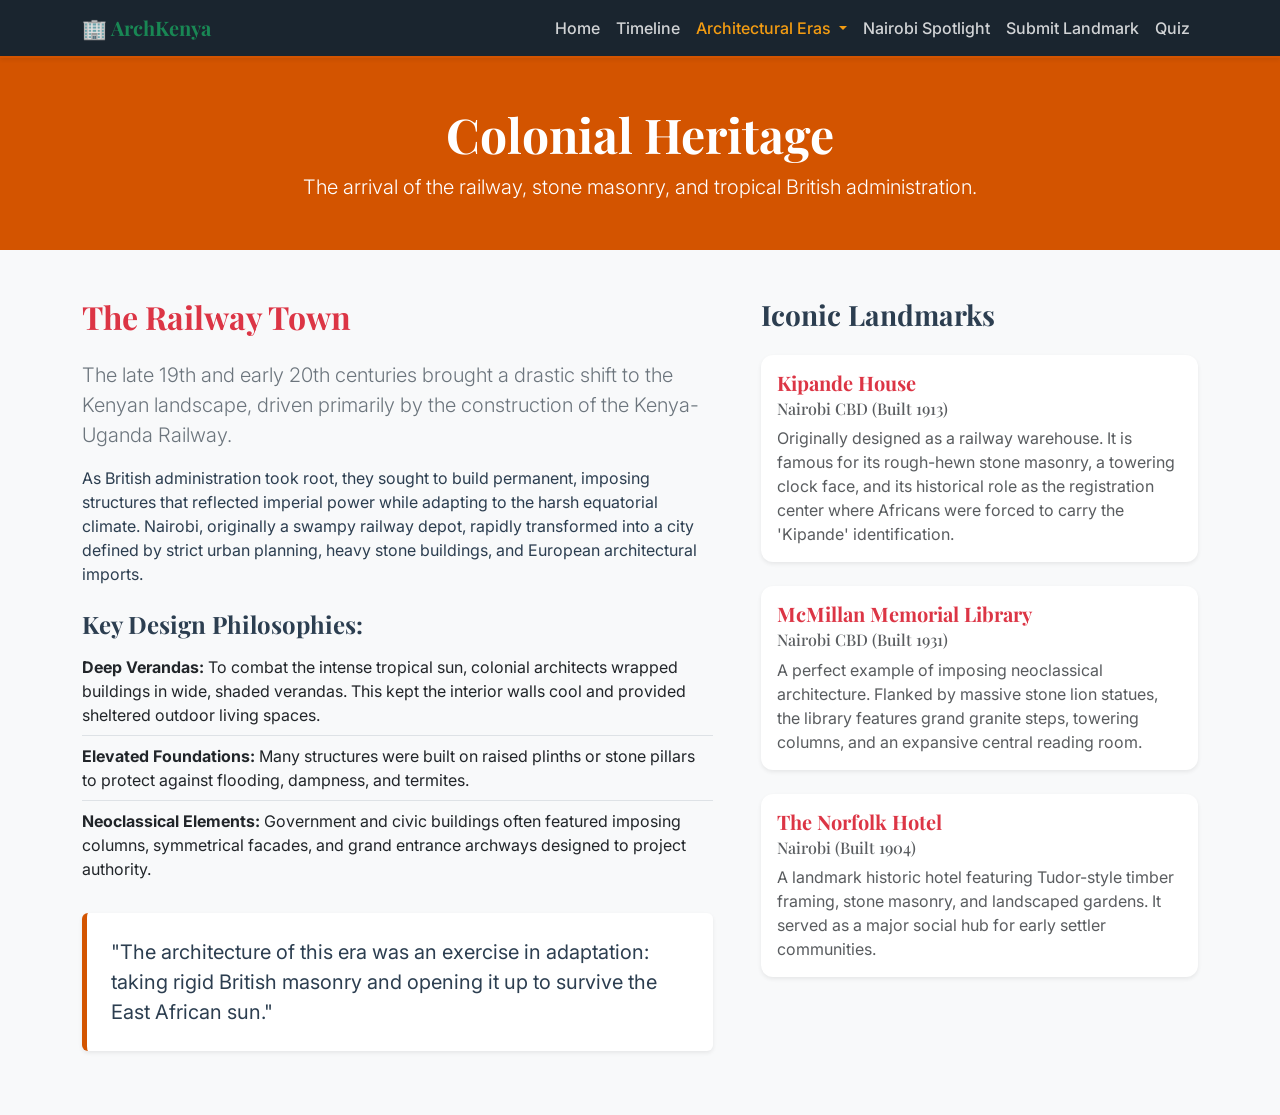
==== colonial.html @ 7f012ad1 "Repair html syntax errors in colonial and swahili pages and remove test file" ====
<!DOCTYPE html>
<html lang="en">
<head>
    <meta charset="UTF-8">
    <meta name="viewport" content="width=device-width, initial-scale=1.0">
    <title>ArchKenya | Colonial Heritage</title>
    <link href="https://cdn.jsdelivr.net/npm/bootstrap@5.3.3/dist/css/bootstrap.min.css" rel="stylesheet">
    <link rel="stylesheet" href="style.css">
</head>
<body class="bg-light">

    <nav class="navbar navbar-expand-lg navbar-dark bg-dark sticky-top shadow-sm">
        <div class="container">
            <a class="navbar-brand fw-bold text-success" href="index.html">🏢 ArchKenya</a>
            <button class="navbar-toggler" type="button" data-bs-toggle="collapse" data-bs-target="#navbarNav" aria-controls="navbarNav" aria-expanded="false" aria-label="Toggle navigation">
                <span class="navbar-toggler-icon"></span>
            </button>
            <div class="collapse navbar-collapse" id="navbarNav">
                <ul class="navbar-nav ms-auto">
                    <li class="nav-item">
                        <a class="nav-link" href="index.html">Home</a>
                    </li>
                    <li class="nav-item">
                        <a class="nav-link" href="timeline.html">Timeline</a>
                    </li>
                    <li class="nav-item dropdown">
                        <a class="nav-link dropdown-toggle active" href="#" id="navbarDropdown" role="button" data-bs-toggle="dropdown" aria-expanded="false">
                            Architectural Eras
                        </a>
                        <ul class="dropdown-menu dropdown-menu-dark" aria-labelledby="navbarDropdown">
                            <li><a class="dropdown-item" href="indigenous.html">Indigenous Spaces</a></li>
                            <li><a class="dropdown-item" href="swahili.html">Swahili Coastal</a></li>
                            <li><a class="dropdown-item active" href="colonial.html">Colonial Heritage</a></li>
                            <li><a class="dropdown-item" href="modernism.html">Modernism & Beyond</a></li>
                        </ul>
                    </li>
                    <li class="nav-item">
                        <a class="nav-link" href="nairobi.html">Nairobi Spotlight</a>
                    </li>
                    <li class="nav-item">
                        <a class="nav-link" href="document-landmark.html">Submit Landmark</a>
                    </li>
                    <li class="nav-item">
                        <a class="nav-link" href="quiz.html">Quiz</a>
                    </li>
                </ul>
            </div>
        </div>
    </nav>

    <header class="bg-danger text-white text-center py-5">
        <div class="container">
            <h1 class="display-5 fw-bold">Colonial Heritage</h1>
            <p class="lead mb-0">The arrival of the railway, stone masonry, and tropical British administration.</p>
        </div>
    </header>

    <main class="container my-5">
        <div class="row g-5">
            
            <div class="col-lg-7">
                <h2 class="fw-bold text-danger mb-4">The Railway Town</h2>
                <p class="lead text-secondary">The late 19th and early 20th centuries brought a drastic shift to the Kenyan landscape, driven primarily by the construction of the Kenya-Uganda Railway.</p>
                
                <p>As British administration took root, they sought to build permanent, imposing structures that reflected imperial power while adapting to the harsh equatorial climate. Nairobi, originally a swampy railway depot, rapidly transformed into a city defined by strict urban planning, heavy stone buildings, and European architectural imports.</p>
                
                <h4 class="fw-bold mt-4">Key Design Philosophies:</h4>
                <ul class="list-group list-group-flush mb-4">
                    <li class="list-group-item bg-transparent ps-0"><strong>Deep Verandas:</strong> To combat the intense tropical sun, colonial architects wrapped buildings in wide, shaded verandas. This kept the interior walls cool and provided sheltered outdoor living spaces.</li>
                    <li class="list-group-item bg-transparent ps-0"><strong>Elevated Foundations:</strong> Many structures were built on raised plinths or stone pillars to protect against flooding, dampness, and termites.</li>
                    <li class="list-group-item bg-transparent ps-0"><strong>Neoclassical Elements:</strong> Government and civic buildings often featured imposing columns, symmetrical facades, and grand entrance archways designed to project authority.</li>
                </ul>

                <blockquote class="blockquote bg-white p-4 rounded border-start border-danger border-4 shadow-sm">
                    <p class="mb-0 italic">"The architecture of this era was an exercise in adaptation: taking rigid British masonry and opening it up to survive the East African sun."</p>
                </blockquote>
            </div>

            <div class="col-lg-5">
                <h3 class="fw-bold mb-4">Iconic Landmarks</h3>
                
                <div class="card mb-4 border-0 shadow-sm">
                    <div class="card-body">
                        <h5 class="card-title fw-bold text-danger">Kipande House</h5>
                        <h6 class="card-subtitle mb-2 text-muted">Nairobi CBD (Built 1913)</h6>
                        <p class="card-text text-muted">Originally designed as a railway warehouse. It is famous for its rough-hewn stone masonry, a towering clock face, and its historical role as the registration center where Africans were forced to carry the 'Kipande' identification.</p>
                    </div>
                </div>

                <div class="card mb-4 border-0 shadow-sm">
                    <div class="card-body">
                        <h5 class="card-title fw-bold text-danger">McMillan Memorial Library</h5>
                        <h6 class="card-subtitle mb-2 text-muted">Nairobi CBD (Built 1931)</h6>
                        <p class="card-text text-muted">A perfect example of imposing neoclassical architecture. Flanked by massive stone lion statues, the library features grand granite steps, towering columns, and an expansive central reading room.</p>
                    </div>
                </div>                <div class="card mb-4 border-0 shadow-sm">
                    <div class="card-body">
                        <h5 class="card-title fw-bold text-danger">The Norfolk Hotel</h5>
                        <h6 class="card-subtitle mb-2 text-muted">Nairobi (Built 1904)</h6>
                        <p class="card-text text-muted">A landmark historic hotel featuring Tudor-style timber framing, stone masonry, and landscaped gardens. It served as a major social hub for early settler communities.</p>
                    </div>
                </div>

            </div>
        </div>
    </main>

    

    <script src="https://cdn.jsdelivr.net/npm/bootstrap@5.3.3/dist/js/bootstrap.bundle.min.js"></script>
</body>
</html>
---- style.css ----
@import url('https://fonts.googleapis.com/css2?family=Inter:wght@300;400;500;600;700&family=Playfair+Display:ital,wght=0,500;0,700;1,400&display=swap');

:root {
    /* Color Palette */
    --primary: #d35400;      /* Terracotta */
    --primary-hover: #a04000;
    --secondary: #1e4620;    /* Forest Green */
    --accent: #f39c12;       /* Warm Gold */
    
    /* Light Mode Variables */
    --bg-color: #f9f6f0;     /* Soft warm cream */
    --text-color: #2c3e50;
    --card-bg: #ffffff;
    --card-shadow: 0 10px 30px rgba(44, 62, 80, 0.06);
    --nav-bg: #1a252f;
    --border-color: #e5dec9;
    --transition: all 0.3s cubic-bezier(0.25, 0.8, 0.25, 1);
}

[data-theme="dark"] {
    /* Dark Mode Variables */
    --bg-color: #121212;
    --text-color: #e0e0e0;
    --card-bg: #1e1e1e;
    --card-shadow: 0 10px 30px rgba(0, 0, 0, 0.3);
    --nav-bg: #0d0d0d;
    --border-color: #2d2d2d;
}

body {
    background-color: var(--bg-color);
    color: var(--text-color);
    font-family: 'Inter', sans-serif;
    transition: var(--transition);
    overflow-x: hidden;
}

h1, h2, h3, h4, h5, h6, .navbar-brand, .font-serif {
    font-family: 'Playfair Display', serif;
}

/* Custom Navigation Bar styling */
.navbar {
    background-color: var(--nav-bg) !important;
    border-bottom: 2px solid var(--primary);
    transition: var(--transition);
}

.nav-link {
    color: rgba(255, 255, 255, 0.8) !important;
    font-weight: 500;
    transition: var(--transition);
}

.nav-link:hover, .nav-link.active {
    color: var(--accent) !important;
}

.dropdown-menu {
    border: none;
    box-shadow: var(--card-shadow);
}

/* Premium Card Designs */
.card {
    background-color: var(--card-bg);
    border: 1px solid var(--border-color);
    border-radius: 12px;
    box-shadow: var(--card-shadow);
    transition: var(--transition);
}

.card:hover {
    transform: translateY(-8px);
    box-shadow: 0 15px 35px rgba(0, 0, 0, 0.12);
    border-color: var(--primary);
}

/* Custom Badges */
.badge {
    padding: 0.5em 1em;
    font-weight: 600;
    border-radius: 6px;
}

.bg-warning {
    background-color: var(--accent) !important;
    color: #fff !important;
}

.bg-danger {
    background-color: var(--primary) !important;
    color: #fff !important;
}

.bg-success {
    background-color: var(--secondary) !important;
    color: #fff !important;
}

/* Smooth Blockquotes */
.blockquote {
    background-color: var(--card-bg);
    border-left: 5px solid var(--primary) !important;
    color: var(--text-color);
    transition: var(--transition);
}

/* Theme Toggle Button Styles */
.theme-toggle-btn {
    background: transparent;
    border: 1px solid rgba(255, 255, 255, 0.3);
    color: rgba(255, 255, 255, 0.8);
    border-radius: 50%;
    width: 40px;
    height: 40px;
    display: flex;
    align-items: center;
    justify-content: center;
    cursor: pointer;
    transition: var(--transition);
}

.theme-toggle-btn:hover {
    border-color: var(--accent);
    color: var(--accent);
    background-color: rgba(255, 255, 255, 0.05);
}

/* Utility Animations */
.fade-in-up {
    animation: fadeInUp 0.8s ease-out forwards;
}

@keyframes fadeInUp {
    from {
        opacity: 0;
        transform: translateY(20px);
    }
    to {
        opacity: 1;
        transform: translateY(0);
    }
}
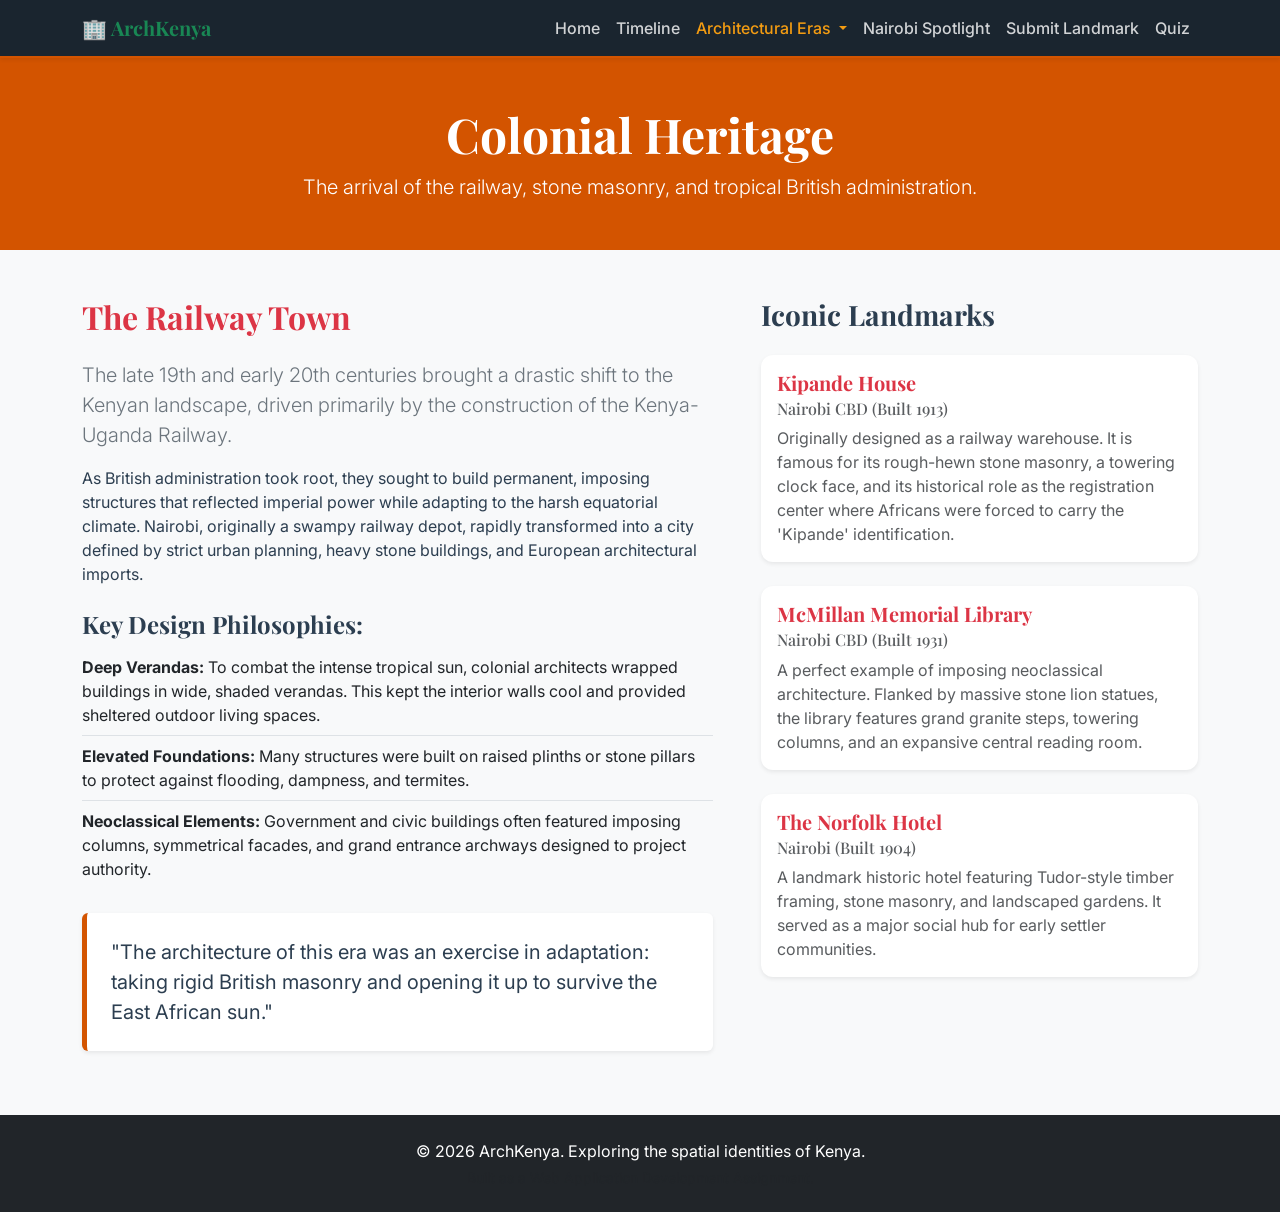
==== commit cb97b547: "Add unified footer and script linking across all pages" ====
--- a/colonial.html
+++ b/colonial.html
@@ -105,8 +105,15 @@
         </div>
     </main>
 
-    
+    <!-- Footer -->
+    <footer class="bg-dark text-white text-center py-4 mt-auto">
+        <div class="container">
+            <p class="mb-1">&copy; 2026 ArchKenya. Exploring the spatial identities of Kenya.</p>
+            <p class="small text-muted mb-0">Built as a Web Application Development Assignment.</p>
+        </div>
+    </footer>
 
     <script src="https://cdn.jsdelivr.net/npm/bootstrap@5.3.3/dist/js/bootstrap.bundle.min.js"></script>
+    <script src="script.js"></script>
 </body>
 </html>
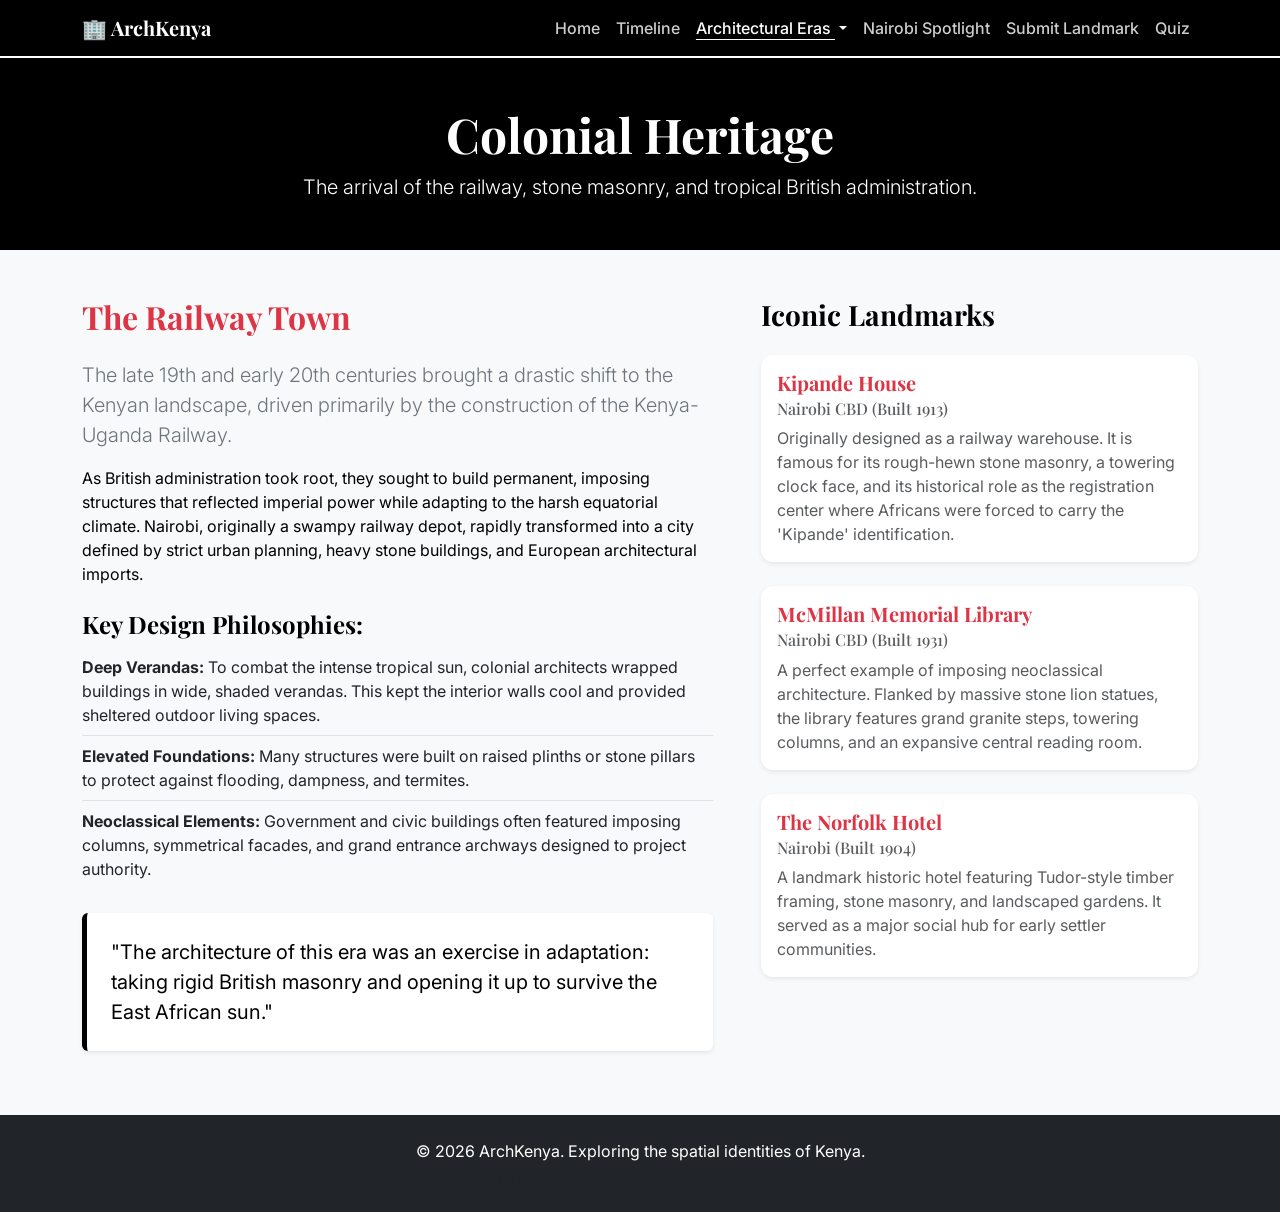
==== commit 9e5a63cf: "Add Back to Top button markup to all remaining pages" ====
--- a/colonial.html
+++ b/colonial.html
@@ -113,6 +113,8 @@
         </div>
     </footer>
 
+    <button id="back-to-top" title="Go to top">↑</button>
+
     <script src="https://cdn.jsdelivr.net/npm/bootstrap@5.3.3/dist/js/bootstrap.bundle.min.js"></script>
     <script src="script.js"></script>
 </body>
--- a/style.css
+++ b/style.css
@@ -2,18 +2,18 @@
 
 :root {
     /* Color Palette */
-    --primary: #d35400;      /* Terracotta */
-    --primary-hover: #a04000;
-    --secondary: #1e4620;    /* Forest Green */
-    --accent: #f39c12;       /* Warm Gold */
+    --primary: #000000;      /* Black */
+    --primary-hover: #333333;
+    --secondary: #555555;    /* Charcoal */
+    --accent: #222222;       /* Off-black */
     
     /* Light Mode Variables */
-    --bg-color: #f9f6f0;     /* Soft warm cream */
-    --text-color: #2c3e50;
+    --bg-color: #ffffff;     /* Pure White */
+    --text-color: #000000;   /* Pure Black */
     --card-bg: #ffffff;
-    --card-shadow: 0 10px 30px rgba(44, 62, 80, 0.06);
-    --nav-bg: #1a252f;
-    --border-color: #e5dec9;
+    --card-shadow: 0 10px 30px rgba(0, 0, 0, 0.05);
+    --nav-bg: #000000;
+    --border-color: #e0e0e0;
     --transition: all 0.3s cubic-bezier(0.25, 0.8, 0.25, 1);
 }
 
@@ -23,7 +23,7 @@
     --text-color: #e0e0e0;
     --card-bg: #1e1e1e;
     --card-shadow: 0 10px 30px rgba(0, 0, 0, 0.3);
-    --nav-bg: #0d0d0d;
+    --nav-bg: #000000;
     --border-color: #2d2d2d;
 }
 
@@ -41,24 +41,41 @@
 
 /* Custom Navigation Bar styling */
 .navbar {
-    background-color: var(--nav-bg) !important;
-    border-bottom: 2px solid var(--primary);
+    background-color: #000000 !important;
+    border-bottom: 2px solid #ffffff;
     transition: var(--transition);
 }
 
+.navbar-brand {
+    color: #ffffff !important;
+}
+
 .nav-link {
-    color: rgba(255, 255, 255, 0.8) !important;
+    color: #cccccc !important;
     font-weight: 500;
     transition: var(--transition);
 }
 
 .nav-link:hover, .nav-link.active {
-    color: var(--accent) !important;
+    color: #ffffff !important;
+    text-decoration: underline;
+    text-underline-offset: 5px;
 }
 
 .dropdown-menu {
-    border: none;
+    background-color: #000000 !important;
+    border: 1px solid #ffffff !important;
     box-shadow: var(--card-shadow);
+}
+
+.dropdown-item {
+    color: #cccccc !important;
+    transition: var(--transition);
+}
+
+.dropdown-item:hover, .dropdown-item.active {
+    background-color: #ffffff !important;
+    color: #000000 !important;
 }
 
 /* Premium Card Designs */
@@ -142,3 +159,37 @@
         transform: translateY(0);
     }
 }
+
+/* Back to Top Button */
+#back-to-top {
+    position: fixed;
+    bottom: 30px;
+    right: 30px;
+    width: 50px;
+    height: 50px;
+    border-radius: 50%;
+    background-color: #000000;
+    color: #ffffff;
+    border: 2px solid #ffffff;
+    font-size: 20px;
+    cursor: pointer;
+    display: flex;
+    align-items: center;
+    justify-content: center;
+    box-shadow: 0 4px 10px rgba(0,0,0,0.15);
+    opacity: 0;
+    visibility: hidden;
+    transform: translateY(20px);
+    transition: opacity 0.3s ease, visibility 0.3s ease, transform 0.3s ease, background-color 0.2s ease;
+    z-index: 1000;
+}
+
+#back-to-top:hover {
+    background-color: #333333;
+}
+
+#back-to-top.show {
+    opacity: 1;
+    visibility: visible;
+    transform: translateY(0);
+}
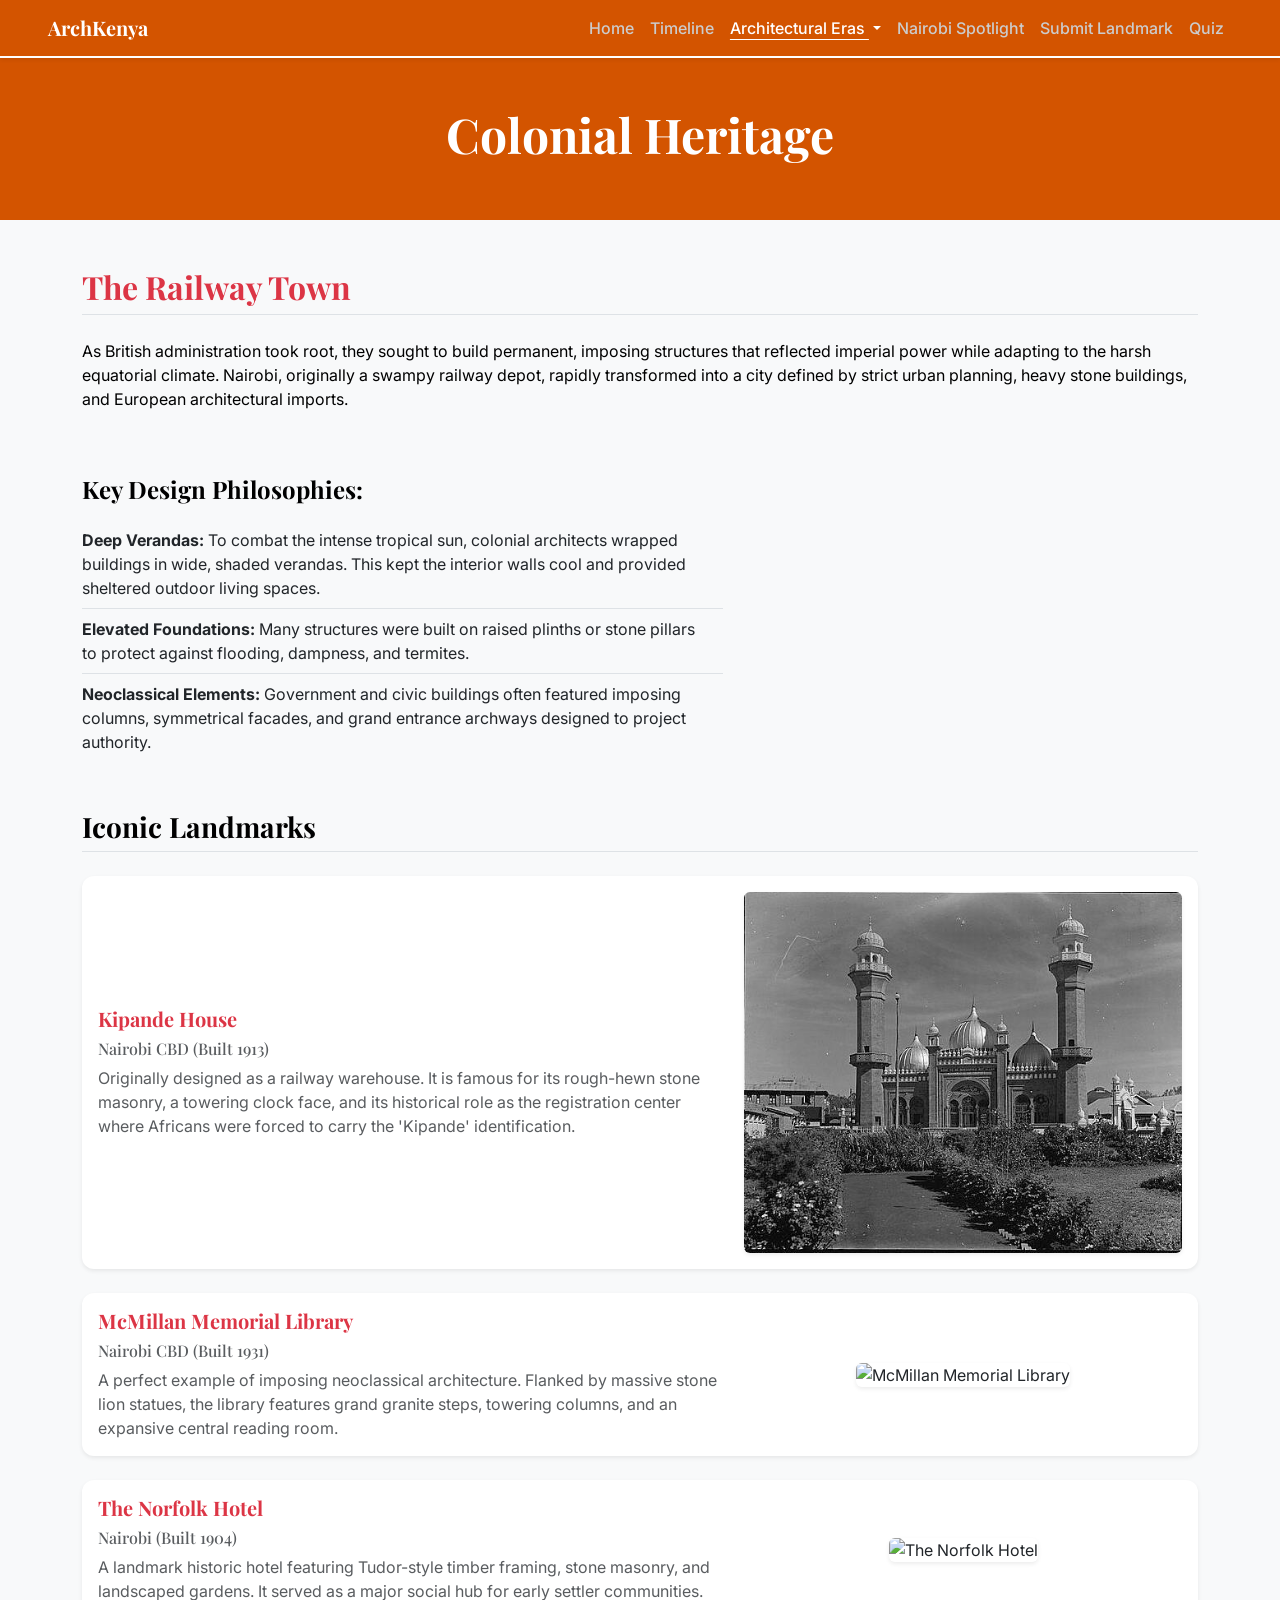
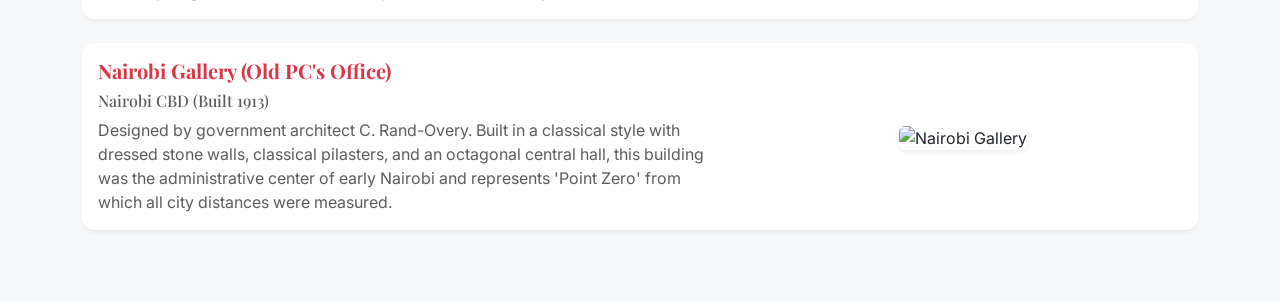
==== commit d4d686f4: "Match Colonial page header background color with navbar" ====
--- a/colonial.html
+++ b/colonial.html
@@ -9,9 +9,9 @@
 </head>
 <body class="bg-light">
 
-    <nav class="navbar navbar-expand-lg navbar-dark bg-dark sticky-top shadow-sm">
-        <div class="container">
-            <a class="navbar-brand fw-bold text-success" href="index.html">🏢 ArchKenya</a>
+    <nav class="navbar navbar-expand-lg navbar-dark sticky-top shadow-sm" style="background-color: #d35400 !important;">
+        <div class="container-fluid px-md-5">
+            <a class="navbar-brand fw-bold text-white" href="index.html">ArchKenya</a>
             <button class="navbar-toggler" type="button" data-bs-toggle="collapse" data-bs-target="#navbarNav" aria-controls="navbarNav" aria-expanded="false" aria-label="Toggle navigation">
                 <span class="navbar-toggler-icon"></span>
             </button>
@@ -48,70 +48,110 @@
         </div>
     </nav>
 
-    <header class="bg-danger text-white text-center py-5">
+    <header class="text-white text-center py-5" style="background-color: #d35400 !important;">
         <div class="container">
             <h1 class="display-5 fw-bold">Colonial Heritage</h1>
-            <p class="lead mb-0">The arrival of the railway, stone masonry, and tropical British administration.</p>
         </div>
     </header>
 
     <main class="container my-5">
-        <div class="row g-5">
-            
+        
+        <!-- Section 1: Introduction -->
+        <div class="row mb-5">
+            <div class="col-12">
+                <h2 class="fw-bold text-danger mb-4 border-bottom pb-2">The Railway Town</h2>
+                <p>As British administration took root, they sought to build permanent, imposing structures that reflected imperial power while adapting to the harsh equatorial climate. Nairobi, originally a swampy railway depot, rapidly transformed into a city defined by strict urban planning, heavy stone buildings, and European architectural imports.</p>
+            </div>
+        </div>
+
+        <!-- Section 2: Key Design Philosophies & Quote -->
+        <div class="row g-4 mb-5 align-items-center">
             <div class="col-lg-7">
-                <h2 class="fw-bold text-danger mb-4">The Railway Town</h2>
-                <p class="lead text-secondary">The late 19th and early 20th centuries brought a drastic shift to the Kenyan landscape, driven primarily by the construction of the Kenya-Uganda Railway.</p>
-                
-                <p>As British administration took root, they sought to build permanent, imposing structures that reflected imperial power while adapting to the harsh equatorial climate. Nairobi, originally a swampy railway depot, rapidly transformed into a city defined by strict urban planning, heavy stone buildings, and European architectural imports.</p>
-                
-                <h4 class="fw-bold mt-4">Key Design Philosophies:</h4>
-                <ul class="list-group list-group-flush mb-4">
+                <h4 class="fw-bold mb-3">Key Design Philosophies:</h4>
+                <ul class="list-group list-group-flush mb-0">
                     <li class="list-group-item bg-transparent ps-0"><strong>Deep Verandas:</strong> To combat the intense tropical sun, colonial architects wrapped buildings in wide, shaded verandas. This kept the interior walls cool and provided sheltered outdoor living spaces.</li>
                     <li class="list-group-item bg-transparent ps-0"><strong>Elevated Foundations:</strong> Many structures were built on raised plinths or stone pillars to protect against flooding, dampness, and termites.</li>
                     <li class="list-group-item bg-transparent ps-0"><strong>Neoclassical Elements:</strong> Government and civic buildings often featured imposing columns, symmetrical facades, and grand entrance archways designed to project authority.</li>
                 </ul>
+            </div>
+          
+        </div>
 
-                <blockquote class="blockquote bg-white p-4 rounded border-start border-danger border-4 shadow-sm">
-                    <p class="mb-0 italic">"The architecture of this era was an exercise in adaptation: taking rigid British masonry and opening it up to survive the East African sun."</p>
-                </blockquote>
+        <!-- Section 3: Iconic Landmarks -->
+        <div class="row mb-5">
+            <div class="col-12">
+                <h3 class="fw-bold mb-4 border-bottom pb-2">Iconic Landmarks</h3>
+            </div>
+            
+            <!-- Landmark 1: Kipande House -->
+            <div class="col-12 mb-4">
+                <div class="card border-0 shadow-sm p-3">
+                    <div class="row align-items-center">
+                        <div class="col-md-7">
+                            <h5 class="fw-bold text-danger">Kipande House</h5>
+                            <h6 class="text-muted mb-2">Nairobi CBD (Built 1913)</h6>
+                            <p class="text-muted mb-0">Originally designed as a railway warehouse. It is famous for its rough-hewn stone masonry, a towering clock face, and its historical role as the registration center where Africans were forced to carry the 'Kipande' identification.</p>
+                        </div>
+                        <div class="col-md-5 text-center mt-3 mt-md-0">
+                            <img src="assets/colonial.jpg" class="img-fluid rounded shadow-sm" alt="Kipande House">
+                        </div>
+                    </div>
+                </div>
             </div>
 
-            <div class="col-lg-5">
-                <h3 class="fw-bold mb-4">Iconic Landmarks</h3>
-                
-                <div class="card mb-4 border-0 shadow-sm">
-                    <div class="card-body">
-                        <h5 class="card-title fw-bold text-danger">Kipande House</h5>
-                        <h6 class="card-subtitle mb-2 text-muted">Nairobi CBD (Built 1913)</h6>
-                        <p class="card-text text-muted">Originally designed as a railway warehouse. It is famous for its rough-hewn stone masonry, a towering clock face, and its historical role as the registration center where Africans were forced to carry the 'Kipande' identification.</p>
+            <!-- Landmark 2: McMillan Memorial Library -->
+            <div class="col-12 mb-4">
+                <div class="card border-0 shadow-sm p-3">
+                    <div class="row align-items-center">
+                        <div class="col-md-7">
+                            <h5 class="fw-bold text-danger">McMillan Memorial Library</h5>
+                            <h6 class="text-muted mb-2">Nairobi CBD (Built 1931)</h6>
+                            <p class="text-muted mb-0">A perfect example of imposing neoclassical architecture. Flanked by massive stone lion statues, the library features grand granite steps, towering columns, and an expansive central reading room.</p>
+                        </div>
+                        <div class="col-md-5 text-center mt-3 mt-md-0">
+                            <img src="assets/McMillan_Memorial_Library,_Nairobi,_2025_(01).jpg" class="img-fluid rounded shadow-sm" alt="McMillan Memorial Library">
+                        </div>
                     </div>
                 </div>
+            </div>
 
-                <div class="card mb-4 border-0 shadow-sm">
-                    <div class="card-body">
-                        <h5 class="card-title fw-bold text-danger">McMillan Memorial Library</h5>
-                        <h6 class="card-subtitle mb-2 text-muted">Nairobi CBD (Built 1931)</h6>
-                        <p class="card-text text-muted">A perfect example of imposing neoclassical architecture. Flanked by massive stone lion statues, the library features grand granite steps, towering columns, and an expansive central reading room.</p>
-                    </div>
-                </div>                <div class="card mb-4 border-0 shadow-sm">
-                    <div class="card-body">
-                        <h5 class="card-title fw-bold text-danger">The Norfolk Hotel</h5>
-                        <h6 class="card-subtitle mb-2 text-muted">Nairobi (Built 1904)</h6>
-                        <p class="card-text text-muted">A landmark historic hotel featuring Tudor-style timber framing, stone masonry, and landscaped gardens. It served as a major social hub for early settler communities.</p>
+            <!-- Landmark 3: The Norfolk Hotel -->
+            <div class="col-12 mb-4">
+                <div class="card border-0 shadow-sm p-3">
+                    <div class="row align-items-center">
+                        <div class="col-md-7">
+                            <h5 class="fw-bold text-danger">The Norfolk Hotel</h5>
+                            <h6 class="text-muted mb-2">Nairobi (Built 1904)</h6>
+                            <p class="text-muted mb-0">A landmark historic hotel featuring Tudor-style timber framing, stone masonry, and landscaped gardens. It served as a major social hub for early settler communities.</p>
+                        </div>
+                        <div class="col-md-5 text-center mt-3 mt-md-0">
+                            <img src="assets/Fairmont_The_Norfolk_Hotel_front_entrance.jpg" class="img-fluid rounded shadow-sm" alt="The Norfolk Hotel">
+                        </div>
                     </div>
                 </div>
+            </div>
 
+            <!-- Landmark 4: Nairobi Gallery -->
+            <div class="col-12 mb-4">
+                <div class="card border-0 shadow-sm p-3">
+                    <div class="row align-items-center">
+                        <div class="col-md-7">
+                            <h5 class="fw-bold text-danger">Nairobi Gallery (Old PC's Office)</h5>
+                            <h6 class="text-muted mb-2">Nairobi CBD (Built 1913)</h6>
+                            <p class="text-muted mb-0">Designed by government architect C. Rand-Overy. Built in a classical style with dressed stone walls, classical pilasters, and an octagonal central hall, this building was the administrative center of early Nairobi and represents 'Point Zero' from which all city distances were measured.</p>
+                        </div>
+                        <div class="col-md-5 text-center mt-3 mt-md-0">
+                            <img src="assets/nairobigallery.webp" class="img-fluid rounded shadow-sm" alt="Nairobi Gallery">
+                        </div>
+                    </div>
+                </div>
             </div>
+            
         </div>
+
     </main>
 
-    <!-- Footer -->
-    <footer class="bg-dark text-white text-center py-4 mt-auto">
-        <div class="container">
-            <p class="mb-1">&copy; 2026 ArchKenya. Exploring the spatial identities of Kenya.</p>
-            <p class="small text-muted mb-0">Built as a Web Application Development Assignment.</p>
-        </div>
-    </footer>
+
 
     <button id="back-to-top" title="Go to top">↑</button>
 
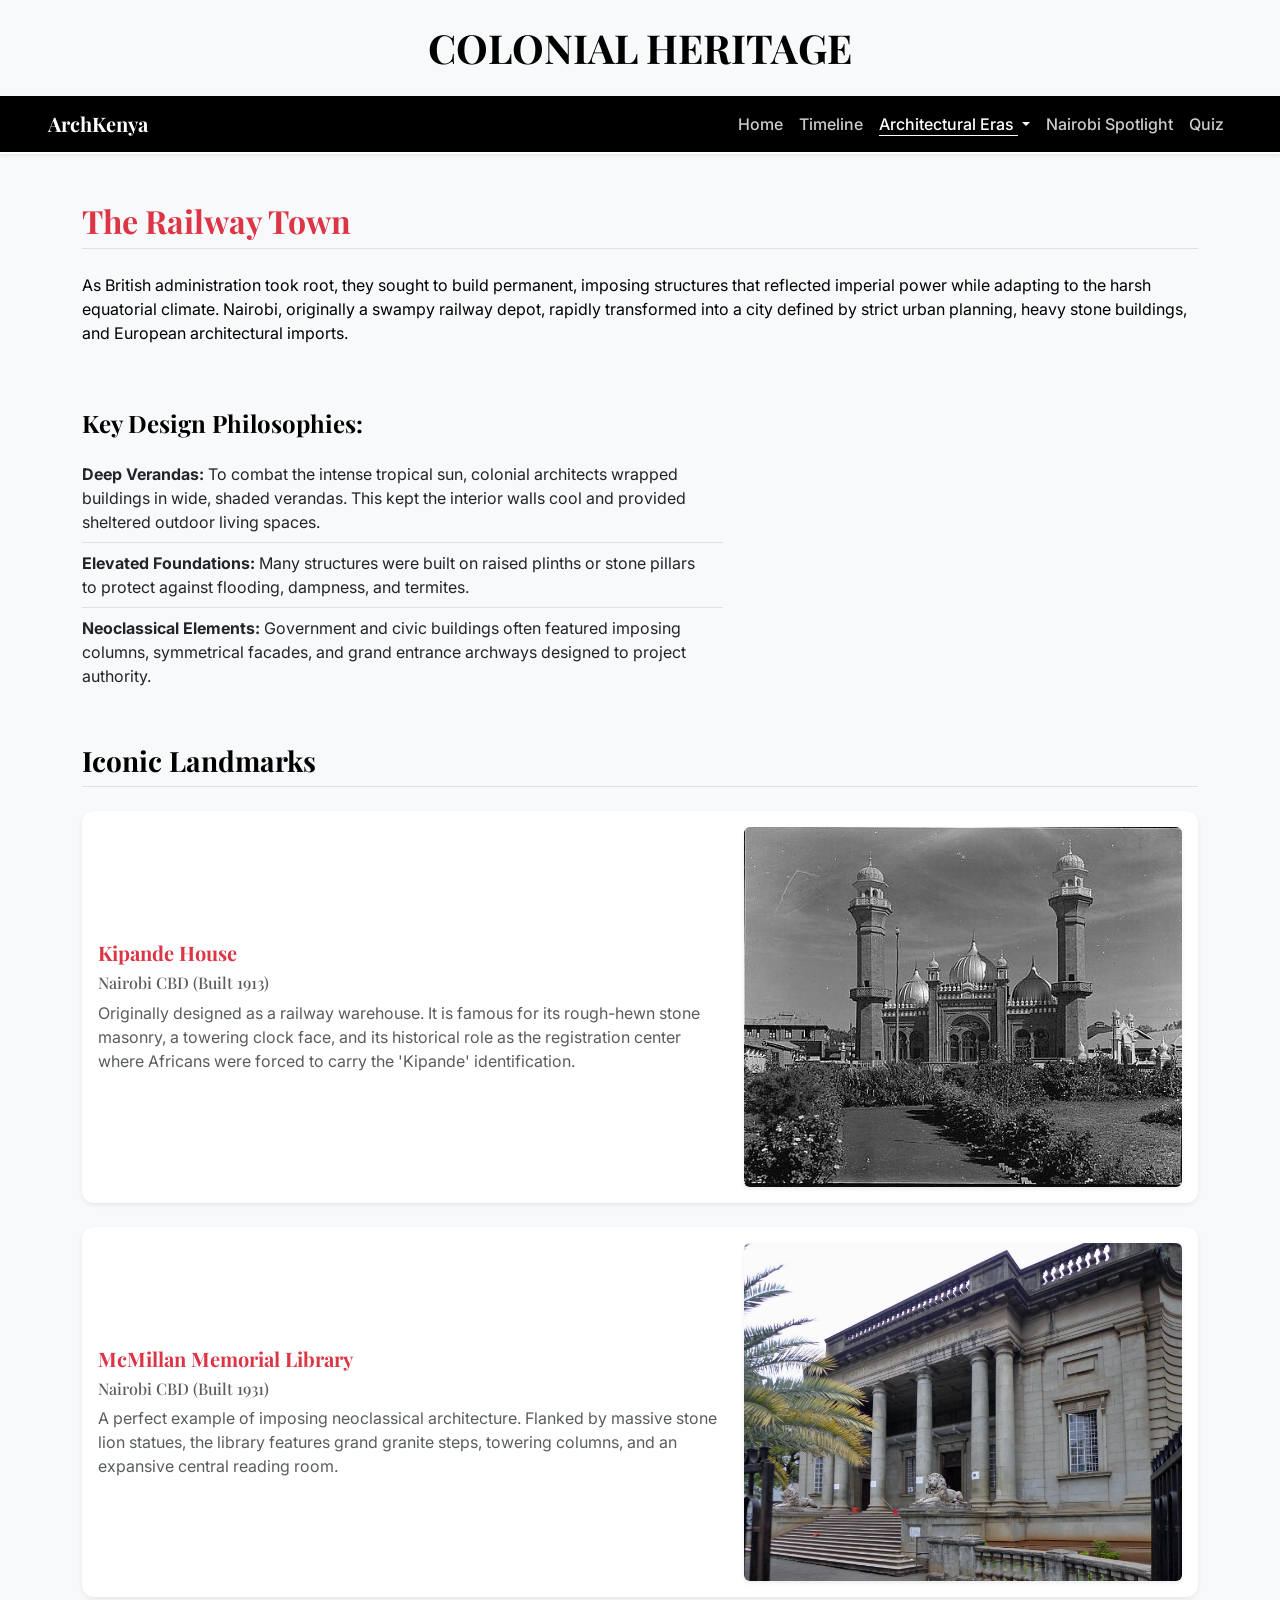
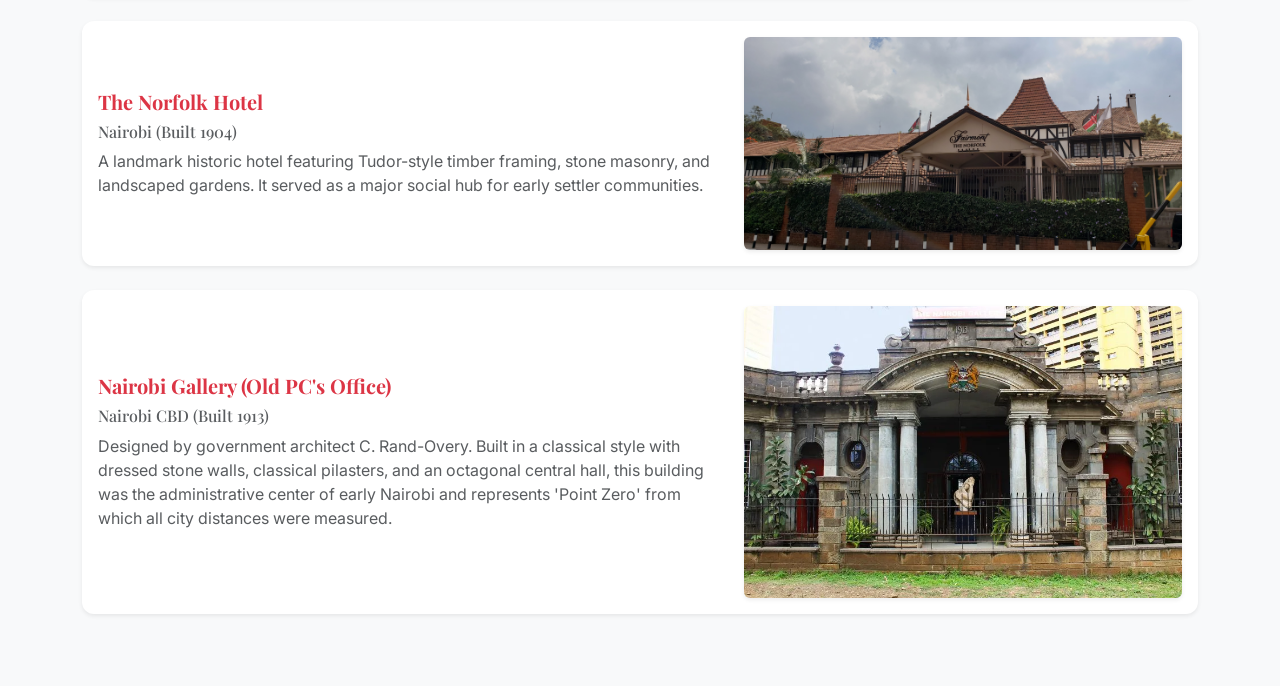
==== commit 72453108: "Organize assets, css, and js into classified subfolders" ====
--- a/colonial.html
+++ b/colonial.html
@@ -5,11 +5,16 @@
     <meta name="viewport" content="width=device-width, initial-scale=1.0">
     <title>ArchKenya | Colonial Heritage</title>
     <link href="https://cdn.jsdelivr.net/npm/bootstrap@5.3.3/dist/css/bootstrap.min.css" rel="stylesheet">
-    <link rel="stylesheet" href="style.css">
+    <link rel="stylesheet" href="css/style.css">
+    <link rel="icon" type="image/svg+xml" href="images/favicon.svg">
 </head>
 <body class="bg-light">
 
-    <nav class="navbar navbar-expand-lg navbar-dark sticky-top shadow-sm" style="background-color: #d35400 !important;">
+    <div class="container text-center my-4">
+        <h1 class="fw-bold tracking-wide">COLONIAL HERITAGE</h1>
+    </div>
+
+    <nav class="navbar navbar-expand-lg navbar-dark bg-black sticky-top shadow-sm">
         <div class="container-fluid px-md-5">
             <a class="navbar-brand fw-bold text-white" href="index.html">ArchKenya</a>
             <button class="navbar-toggler" type="button" data-bs-toggle="collapse" data-bs-target="#navbarNav" aria-controls="navbarNav" aria-expanded="false" aria-label="Toggle navigation">
@@ -38,9 +43,6 @@
                         <a class="nav-link" href="nairobi.html">Nairobi Spotlight</a>
                     </li>
                     <li class="nav-item">
-                        <a class="nav-link" href="document-landmark.html">Submit Landmark</a>
-                    </li>
-                    <li class="nav-item">
                         <a class="nav-link" href="quiz.html">Quiz</a>
                     </li>
                 </ul>
@@ -48,11 +50,7 @@
         </div>
     </nav>
 
-    <header class="text-white text-center py-5" style="background-color: #d35400 !important;">
-        <div class="container">
-            <h1 class="display-5 fw-bold">Colonial Heritage</h1>
-        </div>
-    </header>
+
 
     <main class="container my-5">
         
@@ -93,7 +91,7 @@
                             <p class="text-muted mb-0">Originally designed as a railway warehouse. It is famous for its rough-hewn stone masonry, a towering clock face, and its historical role as the registration center where Africans were forced to carry the 'Kipande' identification.</p>
                         </div>
                         <div class="col-md-5 text-center mt-3 mt-md-0">
-                            <img src="assets/colonial.jpg" class="img-fluid rounded shadow-sm" alt="Kipande House">
+                            <img src="images/colonial.jpg" class="img-fluid rounded shadow-sm" alt="Kipande House">
                         </div>
                     </div>
                 </div>
@@ -109,7 +107,7 @@
                             <p class="text-muted mb-0">A perfect example of imposing neoclassical architecture. Flanked by massive stone lion statues, the library features grand granite steps, towering columns, and an expansive central reading room.</p>
                         </div>
                         <div class="col-md-5 text-center mt-3 mt-md-0">
-                            <img src="assets/McMillan_Memorial_Library,_Nairobi,_2025_(01).jpg" class="img-fluid rounded shadow-sm" alt="McMillan Memorial Library">
+                            <img src="images/McMillan_Memorial_Library,_Nairobi,_2025_(01).jpg" class="img-fluid rounded shadow-sm" alt="McMillan Memorial Library">
                         </div>
                     </div>
                 </div>
@@ -125,7 +123,7 @@
                             <p class="text-muted mb-0">A landmark historic hotel featuring Tudor-style timber framing, stone masonry, and landscaped gardens. It served as a major social hub for early settler communities.</p>
                         </div>
                         <div class="col-md-5 text-center mt-3 mt-md-0">
-                            <img src="assets/Fairmont_The_Norfolk_Hotel_front_entrance.jpg" class="img-fluid rounded shadow-sm" alt="The Norfolk Hotel">
+                            <img src="images/Fairmont_The_Norfolk_Hotel_front_entrance.jpg" class="img-fluid rounded shadow-sm" alt="The Norfolk Hotel">
                         </div>
                     </div>
                 </div>
@@ -141,7 +139,7 @@
                             <p class="text-muted mb-0">Designed by government architect C. Rand-Overy. Built in a classical style with dressed stone walls, classical pilasters, and an octagonal central hall, this building was the administrative center of early Nairobi and represents 'Point Zero' from which all city distances were measured.</p>
                         </div>
                         <div class="col-md-5 text-center mt-3 mt-md-0">
-                            <img src="assets/nairobigallery.webp" class="img-fluid rounded shadow-sm" alt="Nairobi Gallery">
+                            <img src="images/nairobigallery.webp" class="img-fluid rounded shadow-sm" alt="Nairobi Gallery">
                         </div>
                     </div>
                 </div>
@@ -156,6 +154,6 @@
     <button id="back-to-top" title="Go to top">↑</button>
 
     <script src="https://cdn.jsdelivr.net/npm/bootstrap@5.3.3/dist/js/bootstrap.bundle.min.js"></script>
-    <script src="script.js"></script>
+    <script src="js/script.js"></script>
 </body>
 </html>
--- a/css/style.css
+++ b/css/style.css
@@ -0,0 +1,253 @@
+@import url('https://fonts.googleapis.com/css2?family=Inter:wght@300;400;500;600;700&family=Playfair+Display:ital,wght=0,500;0,700;1,400&display=swap');
+
+:root {
+    /* Color Palette */
+    --primary: #000000;      /* Black */
+    --primary-hover: #333333;
+    --secondary: #555555;    /* Charcoal */
+    --accent: #222222;       /* Off-black */
+    
+    /* Light Mode Variables */
+    --bg-color: #ffffff;     /* Pure White */
+    --text-color: #000000;   /* Pure Black */
+    --card-bg: #ffffff;
+    --card-shadow: 0 10px 30px rgba(0, 0, 0, 0.05);
+    --nav-bg: #000000;
+    --border-color: #e0e0e0;
+    --transition: all 0.3s cubic-bezier(0.25, 0.8, 0.25, 1);
+}
+
+[data-theme="dark"] {
+    /* Dark Mode Variables */
+    --bg-color: #121212;
+    --text-color: #e0e0e0;
+    --card-bg: #1e1e1e;
+    --card-shadow: 0 10px 30px rgba(0, 0, 0, 0.3);
+    --nav-bg: #000000;
+    --border-color: #2d2d2d;
+}
+
+body {
+    background-color: var(--bg-color);
+    color: var(--text-color);
+    font-family: 'Inter', sans-serif;
+    transition: var(--transition);
+    overflow-x: hidden;
+}
+
+h1, h2, h3, h4, h5, h6, .navbar-brand, .font-serif {
+    font-family: 'Playfair Display', serif;
+}
+
+/* Custom Navigation Bar styling */
+.navbar {
+    background-color: #000000 !important;
+    border-bottom: 2px solid #ffffff;
+    transition: var(--transition);
+}
+
+.navbar-brand {
+    color: #ffffff !important;
+}
+
+.nav-link {
+    color: #cccccc !important;
+    font-weight: 500;
+    transition: var(--transition);
+}
+
+.nav-link:hover, .nav-link.active {
+    color: #ffffff !important;
+    text-decoration: underline;
+    text-underline-offset: 5px;
+}
+
+.dropdown-menu {
+    background-color: #000000 !important;
+    border: 1px solid #ffffff !important;
+    box-shadow: var(--card-shadow);
+}
+
+.dropdown-item {
+    color: #cccccc !important;
+    transition: var(--transition);
+}
+
+.dropdown-item:hover, .dropdown-item.active {
+    background-color: #ffffff !important;
+    color: #000000 !important;
+}
+
+/* Premium Card Designs */
+.card {
+    background-color: var(--card-bg);
+    border: 1px solid var(--border-color);
+    border-radius: 12px;
+    box-shadow: var(--card-shadow);
+    transition: var(--transition);
+}
+
+.card:hover {
+    transform: translateY(-8px);
+    box-shadow: 0 15px 35px rgba(0, 0, 0, 0.12);
+    border-color: var(--primary);
+}
+
+/* Custom Badges */
+.badge {
+    padding: 0.5em 1em;
+    font-weight: 600;
+    border-radius: 6px;
+}
+
+.bg-warning {
+    background-color: var(--accent) !important;
+    color: #fff !important;
+}
+
+.bg-danger {
+    background-color: var(--primary) !important;
+    color: #fff !important;
+}
+
+.bg-success {
+    background-color: var(--secondary) !important;
+    color: #fff !important;
+}
+
+/* Smooth Blockquotes */
+.blockquote {
+    background-color: var(--card-bg);
+    border-left: 5px solid var(--primary) !important;
+    color: var(--text-color);
+    transition: var(--transition);
+}
+
+/* Theme Toggle Button Styles */
+.theme-toggle-btn {
+    background: transparent;
+    border: 1px solid rgba(255, 255, 255, 0.3);
+    color: rgba(255, 255, 255, 0.8);
+    border-radius: 50%;
+    width: 40px;
+    height: 40px;
+    display: flex;
+    align-items: center;
+    justify-content: center;
+    cursor: pointer;
+    transition: var(--transition);
+}
+
+.theme-toggle-btn:hover {
+    border-color: var(--accent);
+    color: var(--accent);
+    background-color: rgba(255, 255, 255, 0.05);
+}
+
+/* Utility Animations */
+.fade-in-up {
+    animation: fadeInUp 0.8s ease-out forwards;
+}
+
+@keyframes fadeInUp {
+    from {
+        opacity: 0;
+        transform: translateY(20px);
+    }
+    to {
+        opacity: 1;
+        transform: translateY(0);
+    }
+}
+
+/* Back to Top Button */
+#back-to-top {
+    position: fixed;
+    bottom: 30px;
+    right: 30px;
+    width: 50px;
+    height: 50px;
+    border-radius: 50%;
+    background-color: #000000;
+    color: #ffffff;
+    border: 2px solid #ffffff;
+    font-size: 20px;
+    cursor: pointer;
+    display: flex;
+    align-items: center;
+    justify-content: center;
+    box-shadow: 0 4px 10px rgba(0,0,0,0.15);
+    opacity: 0;
+    visibility: hidden;
+    transform: translateY(20px);
+    transition: opacity 0.3s ease, visibility 0.3s ease, transform 0.3s ease, background-color 0.2s ease;
+    z-index: 1000;
+}
+
+#back-to-top:hover {
+    background-color: #333333;
+}
+
+#back-to-top.show {
+    opacity: 1;
+    visibility: visible;
+    transform: translateY(0);
+}
+
+/* --- Dark Mode Utility Overrides --- */
+[data-theme="dark"] body.bg-light,
+[data-theme="dark"] body {
+    background-color: #121212 !important;
+    color: #e0e0e0 !important;
+}
+
+[data-theme="dark"] h1,
+[data-theme="dark"] h2,
+[data-theme="dark"] h3,
+[data-theme="dark"] h4,
+[data-theme="dark"] h5,
+[data-theme="dark"] h6,
+[data-theme="dark"] .card-title {
+    color: #ffffff !important;
+}
+
+[data-theme="dark"] .text-secondary,
+[data-theme="dark"] .text-muted,
+[data-theme="dark"] .card-text {
+    color: #b0b0b0 !important;
+}
+
+[data-theme="dark"] .card {
+    background-color: #1e1e1e !important;
+    border: 1px solid #2d2d2d !important;
+    box-shadow: 0 10px 30px rgba(0, 0, 0, 0.3) !important;
+}
+
+[data-theme="dark"] .card:hover {
+    border-color: #ffffff !important;
+    box-shadow: 0 15px 35px rgba(0, 0, 0, 0.4) !important;
+}
+
+[data-theme="dark"] .navbar {
+    border-bottom: 2px solid #2d2d2d !important;
+}
+
+[data-theme="dark"] #theme-toggle {
+    border-color: rgba(255, 255, 255, 0.5) !important;
+}
+
+[data-theme="dark"] .list-group-item.bg-transparent {
+    color: var(--text-color) !important;
+}
+
+[data-theme="dark"] .list-group-item:not(.bg-transparent) {
+    background-color: var(--card-bg) !important;
+    color: var(--text-color) !important;
+    border-color: var(--border-color) !important;
+}
+
+[data-theme="dark"] .bg-white:not(.badge) {
+    background-color: var(--card-bg) !important;
+    color: var(--text-color) !important;
+    border: 1px solid var(--border-color) !important;
+}
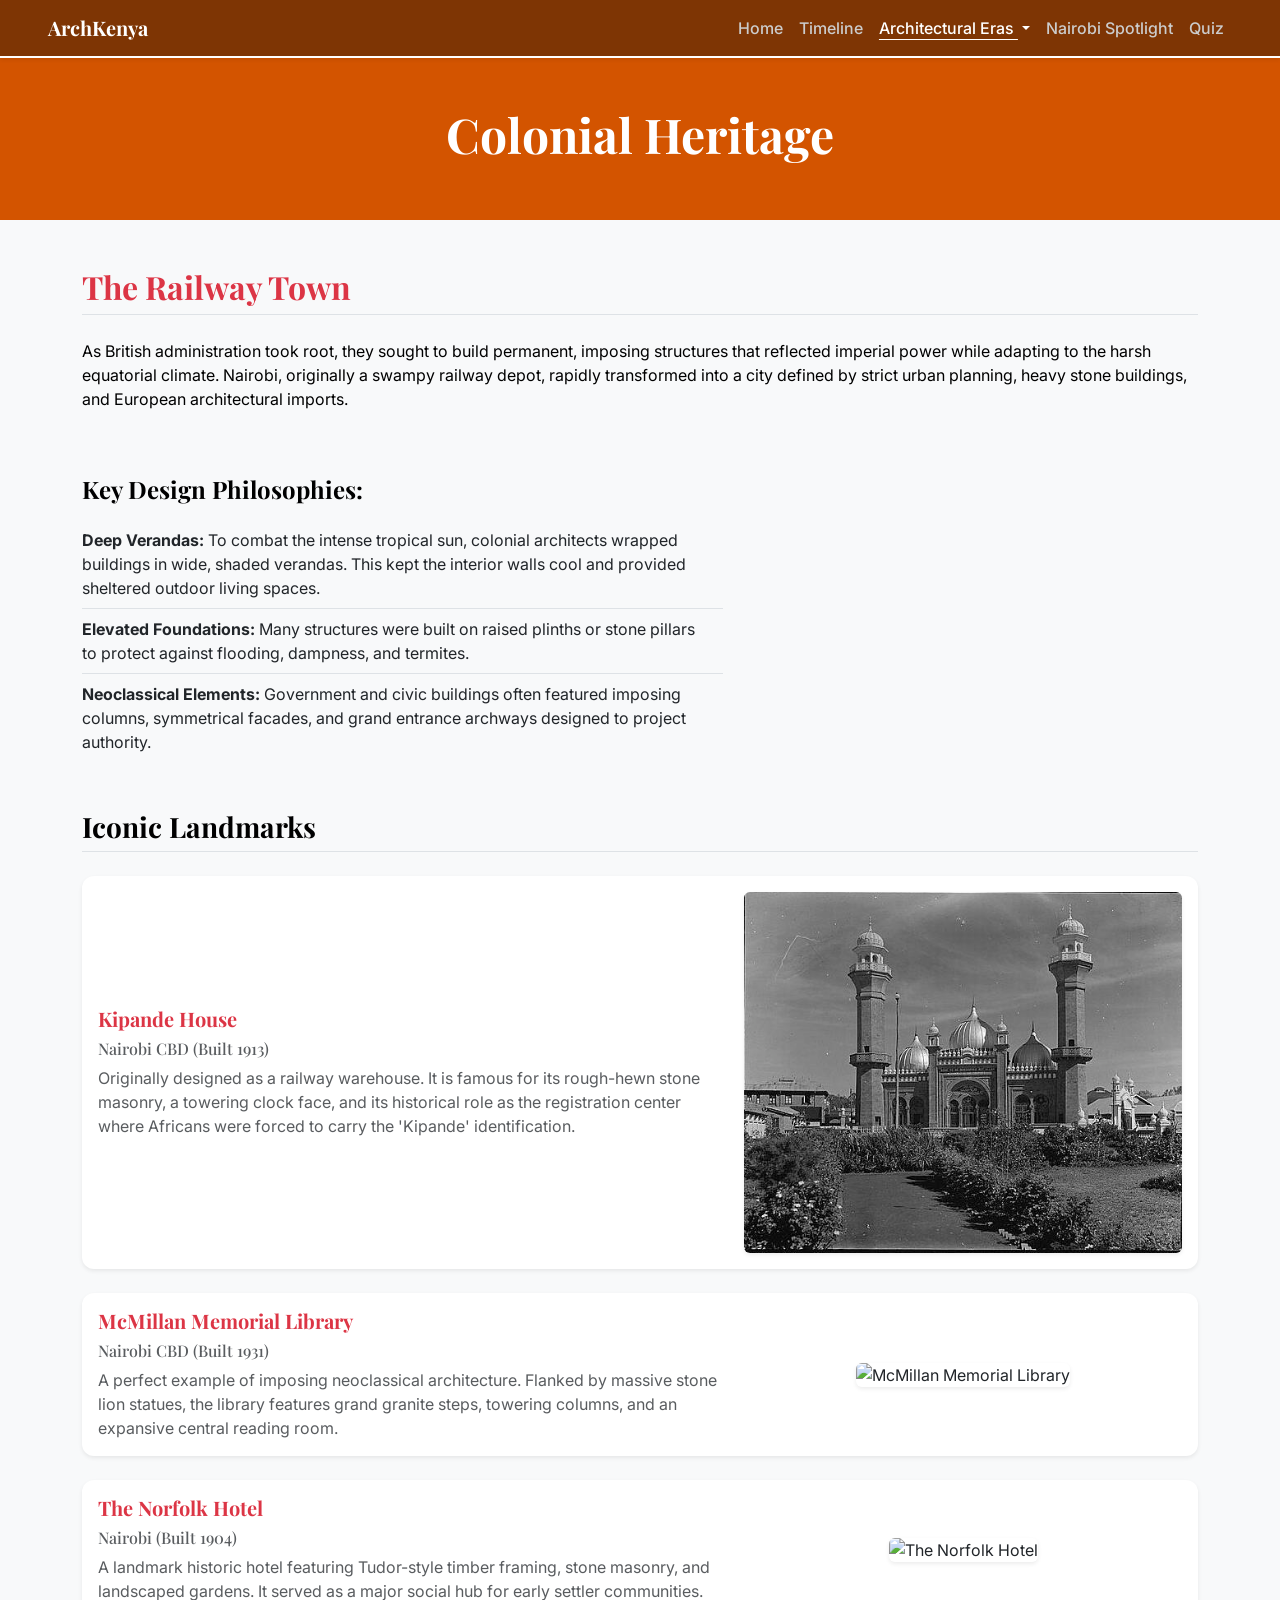
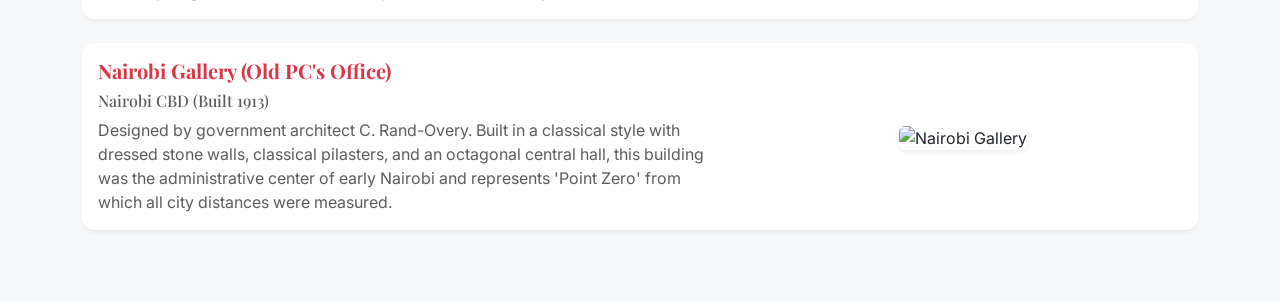
==== commit 9486e40f: "Clean navbar logo, remove footers, adjust links, and enhance quiz logic" ====
--- a/colonial.html
+++ b/colonial.html
@@ -5,16 +5,11 @@
     <meta name="viewport" content="width=device-width, initial-scale=1.0">
     <title>ArchKenya | Colonial Heritage</title>
     <link href="https://cdn.jsdelivr.net/npm/bootstrap@5.3.3/dist/css/bootstrap.min.css" rel="stylesheet">
-    <link rel="stylesheet" href="css/style.css">
-    <link rel="icon" type="image/svg+xml" href="images/favicon.svg">
+    <link rel="stylesheet" href="style.css">
 </head>
 <body class="bg-light">
 
-    <div class="container text-center my-4">
-        <h1 class="fw-bold tracking-wide">COLONIAL HERITAGE</h1>
-    </div>
-
-    <nav class="navbar navbar-expand-lg navbar-dark bg-black sticky-top shadow-sm">
+    <nav class="navbar navbar-expand-lg navbar-dark sticky-top shadow-sm" style="background-color: #7e3504 !important;">
         <div class="container-fluid px-md-5">
             <a class="navbar-brand fw-bold text-white" href="index.html">ArchKenya</a>
             <button class="navbar-toggler" type="button" data-bs-toggle="collapse" data-bs-target="#navbarNav" aria-controls="navbarNav" aria-expanded="false" aria-label="Toggle navigation">
@@ -42,6 +37,7 @@
                     <li class="nav-item">
                         <a class="nav-link" href="nairobi.html">Nairobi Spotlight</a>
                     </li>
+
                     <li class="nav-item">
                         <a class="nav-link" href="quiz.html">Quiz</a>
                     </li>
@@ -50,7 +46,11 @@
         </div>
     </nav>
 
-
+    <header class="text-white text-center py-5" style="background-color: #d35400 !important;">
+        <div class="container">
+            <h1 class="display-5 fw-bold">Colonial Heritage</h1>
+        </div>
+    </header>
 
     <main class="container my-5">
         
@@ -91,7 +91,7 @@
                             <p class="text-muted mb-0">Originally designed as a railway warehouse. It is famous for its rough-hewn stone masonry, a towering clock face, and its historical role as the registration center where Africans were forced to carry the 'Kipande' identification.</p>
                         </div>
                         <div class="col-md-5 text-center mt-3 mt-md-0">
-                            <img src="images/colonial.jpg" class="img-fluid rounded shadow-sm" alt="Kipande House">
+                            <img src="assets/colonial.jpg" class="img-fluid rounded shadow-sm" alt="Kipande House">
                         </div>
                     </div>
                 </div>
@@ -107,7 +107,7 @@
                             <p class="text-muted mb-0">A perfect example of imposing neoclassical architecture. Flanked by massive stone lion statues, the library features grand granite steps, towering columns, and an expansive central reading room.</p>
                         </div>
                         <div class="col-md-5 text-center mt-3 mt-md-0">
-                            <img src="images/McMillan_Memorial_Library,_Nairobi,_2025_(01).jpg" class="img-fluid rounded shadow-sm" alt="McMillan Memorial Library">
+                            <img src="assets/McMillan_Memorial_Library,_Nairobi,_2025_(01).jpg" class="img-fluid rounded shadow-sm" alt="McMillan Memorial Library">
                         </div>
                     </div>
                 </div>
@@ -123,7 +123,7 @@
                             <p class="text-muted mb-0">A landmark historic hotel featuring Tudor-style timber framing, stone masonry, and landscaped gardens. It served as a major social hub for early settler communities.</p>
                         </div>
                         <div class="col-md-5 text-center mt-3 mt-md-0">
-                            <img src="images/Fairmont_The_Norfolk_Hotel_front_entrance.jpg" class="img-fluid rounded shadow-sm" alt="The Norfolk Hotel">
+                            <img src="assets/Fairmont_The_Norfolk_Hotel_front_entrance.jpg" class="img-fluid rounded shadow-sm" alt="The Norfolk Hotel">
                         </div>
                     </div>
                 </div>
@@ -139,7 +139,7 @@
                             <p class="text-muted mb-0">Designed by government architect C. Rand-Overy. Built in a classical style with dressed stone walls, classical pilasters, and an octagonal central hall, this building was the administrative center of early Nairobi and represents 'Point Zero' from which all city distances were measured.</p>
                         </div>
                         <div class="col-md-5 text-center mt-3 mt-md-0">
-                            <img src="images/nairobigallery.webp" class="img-fluid rounded shadow-sm" alt="Nairobi Gallery">
+                            <img src="assets/nairobigallery.webp" class="img-fluid rounded shadow-sm" alt="Nairobi Gallery">
                         </div>
                     </div>
                 </div>
@@ -154,6 +154,6 @@
     <button id="back-to-top" title="Go to top">↑</button>
 
     <script src="https://cdn.jsdelivr.net/npm/bootstrap@5.3.3/dist/js/bootstrap.bundle.min.js"></script>
-    <script src="js/script.js"></script>
+    <script src="script.js"></script>
 </body>
 </html>
--- a/style.css
+++ b/style.css
@@ -0,0 +1,195 @@
+@import url('https://fonts.googleapis.com/css2?family=Inter:wght@300;400;500;600;700&family=Playfair+Display:ital,wght=0,500;0,700;1,400&display=swap');
+
+:root {
+    /* Color Palette */
+    --primary: #000000;      /* Black */
+    --primary-hover: #333333;
+    --secondary: #555555;    /* Charcoal */
+    --accent: #222222;       /* Off-black */
+    
+    /* Light Mode Variables */
+    --bg-color: #ffffff;     /* Pure White */
+    --text-color: #000000;   /* Pure Black */
+    --card-bg: #ffffff;
+    --card-shadow: 0 10px 30px rgba(0, 0, 0, 0.05);
+    --nav-bg: #000000;
+    --border-color: #e0e0e0;
+    --transition: all 0.3s cubic-bezier(0.25, 0.8, 0.25, 1);
+}
+
+[data-theme="dark"] {
+    /* Dark Mode Variables */
+    --bg-color: #121212;
+    --text-color: #e0e0e0;
+    --card-bg: #1e1e1e;
+    --card-shadow: 0 10px 30px rgba(0, 0, 0, 0.3);
+    --nav-bg: #000000;
+    --border-color: #2d2d2d;
+}
+
+body {
+    background-color: var(--bg-color);
+    color: var(--text-color);
+    font-family: 'Inter', sans-serif;
+    transition: var(--transition);
+    overflow-x: hidden;
+}
+
+h1, h2, h3, h4, h5, h6, .navbar-brand, .font-serif {
+    font-family: 'Playfair Display', serif;
+}
+
+/* Custom Navigation Bar styling */
+.navbar {
+    background-color: #000000 !important;
+    border-bottom: 2px solid #ffffff;
+    transition: var(--transition);
+}
+
+.navbar-brand {
+    color: #ffffff !important;
+}
+
+.nav-link {
+    color: #cccccc !important;
+    font-weight: 500;
+    transition: var(--transition);
+}
+
+.nav-link:hover, .nav-link.active {
+    color: #ffffff !important;
+    text-decoration: underline;
+    text-underline-offset: 5px;
+}
+
+.dropdown-menu {
+    background-color: #000000 !important;
+    border: 1px solid #ffffff !important;
+    box-shadow: var(--card-shadow);
+}
+
+.dropdown-item {
+    color: #cccccc !important;
+    transition: var(--transition);
+}
+
+.dropdown-item:hover, .dropdown-item.active {
+    background-color: #ffffff !important;
+    color: #000000 !important;
+}
+
+/* Premium Card Designs */
+.card {
+    background-color: var(--card-bg);
+    border: 1px solid var(--border-color);
+    border-radius: 12px;
+    box-shadow: var(--card-shadow);
+    transition: var(--transition);
+}
+
+.card:hover {
+    transform: translateY(-8px);
+    box-shadow: 0 15px 35px rgba(0, 0, 0, 0.12);
+    border-color: var(--primary);
+}
+
+/* Custom Badges */
+.badge {
+    padding: 0.5em 1em;
+    font-weight: 600;
+    border-radius: 6px;
+}
+
+.bg-warning {
+    background-color: var(--accent) !important;
+    color: #fff !important;
+}
+
+.bg-danger {
+    background-color: var(--primary) !important;
+    color: #fff !important;
+}
+
+.bg-success {
+    background-color: var(--secondary) !important;
+    color: #fff !important;
+}
+
+/* Smooth Blockquotes */
+.blockquote {
+    background-color: var(--card-bg);
+    border-left: 5px solid var(--primary) !important;
+    color: var(--text-color);
+    transition: var(--transition);
+}
+
+/* Theme Toggle Button Styles */
+.theme-toggle-btn {
+    background: transparent;
+    border: 1px solid rgba(255, 255, 255, 0.3);
+    color: rgba(255, 255, 255, 0.8);
+    border-radius: 50%;
+    width: 40px;
+    height: 40px;
+    display: flex;
+    align-items: center;
+    justify-content: center;
+    cursor: pointer;
+    transition: var(--transition);
+}
+
+.theme-toggle-btn:hover {
+    border-color: var(--accent);
+    color: var(--accent);
+    background-color: rgba(255, 255, 255, 0.05);
+}
+
+/* Utility Animations */
+.fade-in-up {
+    animation: fadeInUp 0.8s ease-out forwards;
+}
+
+@keyframes fadeInUp {
+    from {
+        opacity: 0;
+        transform: translateY(20px);
+    }
+    to {
+        opacity: 1;
+        transform: translateY(0);
+    }
+}
+
+/* Back to Top Button */
+#back-to-top {
+    position: fixed;
+    bottom: 30px;
+    right: 30px;
+    width: 50px;
+    height: 50px;
+    border-radius: 50%;
+    background-color: #000000;
+    color: #ffffff;
+    border: 2px solid #ffffff;
+    font-size: 20px;
+    cursor: pointer;
+    display: flex;
+    align-items: center;
+    justify-content: center;
+    box-shadow: 0 4px 10px rgba(0,0,0,0.15);
+    opacity: 0;
+    visibility: hidden;
+    transform: translateY(20px);
+    transition: opacity 0.3s ease, visibility 0.3s ease, transform 0.3s ease, background-color 0.2s ease;
+    z-index: 1000;
+}
+
+#back-to-top:hover {
+    background-color: #333333;
+}
+
+#back-to-top.show {
+    opacity: 1;
+    visibility: visible;
+    transform: translateY(0);
+}
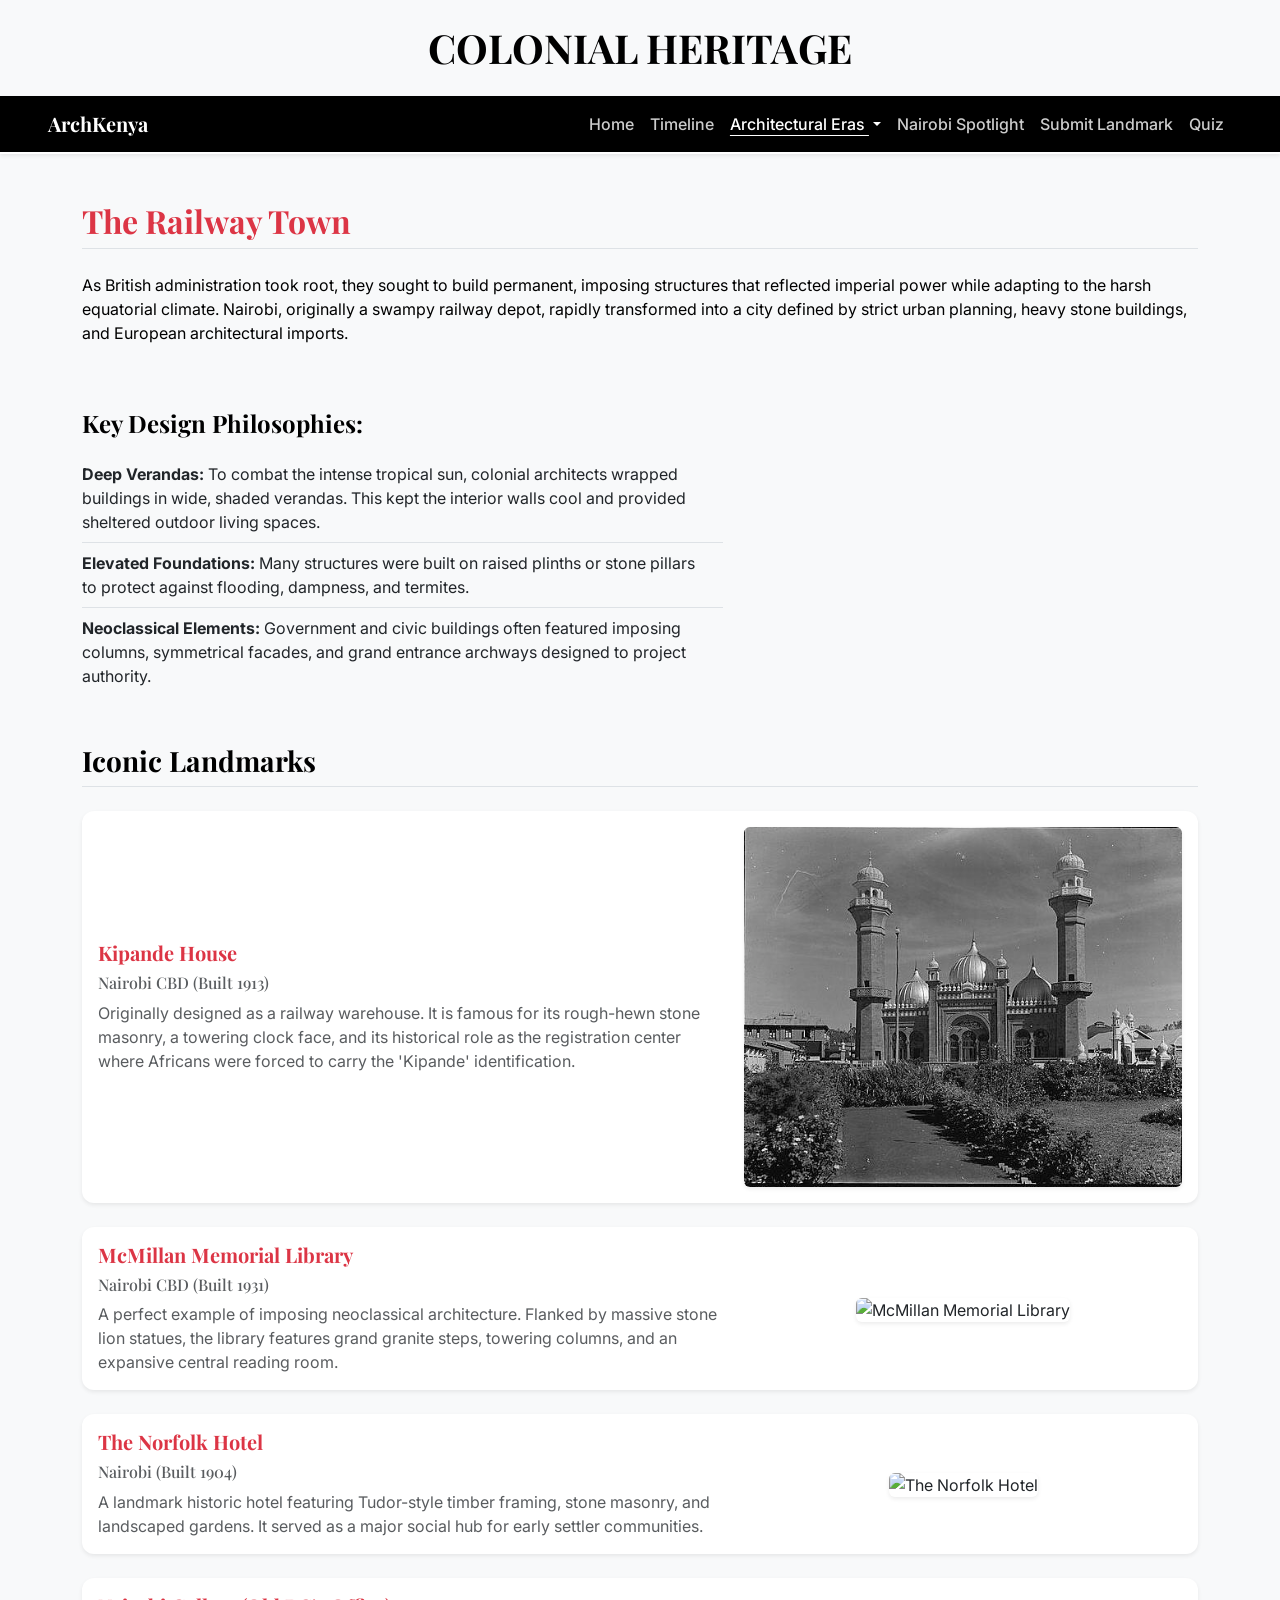
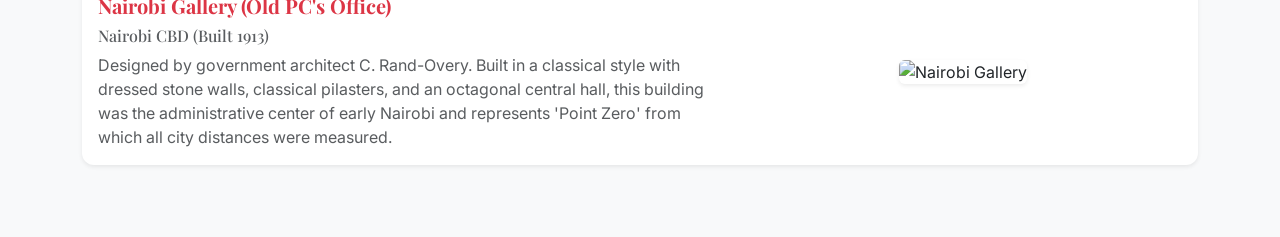
==== commit 6bbd5b14: "Restore Submit Landmark page with local storage persistence spotlight integration" ====
--- a/colonial.html
+++ b/colonial.html
@@ -9,7 +9,11 @@
 </head>
 <body class="bg-light">
 
-    <nav class="navbar navbar-expand-lg navbar-dark sticky-top shadow-sm" style="background-color: #7e3504 !important;">
+    <div class="container text-center my-4">
+        <h1 class="fw-bold tracking-wide">COLONIAL HERITAGE</h1>
+    </div>
+
+    <nav class="navbar navbar-expand-lg navbar-dark bg-black sticky-top shadow-sm">
         <div class="container-fluid px-md-5">
             <a class="navbar-brand fw-bold text-white" href="index.html">ArchKenya</a>
             <button class="navbar-toggler" type="button" data-bs-toggle="collapse" data-bs-target="#navbarNav" aria-controls="navbarNav" aria-expanded="false" aria-label="Toggle navigation">
@@ -37,7 +41,9 @@
                     <li class="nav-item">
                         <a class="nav-link" href="nairobi.html">Nairobi Spotlight</a>
                     </li>
-
+                    <li class="nav-item">
+                        <a class="nav-link" href="document-landmark.html">Submit Landmark</a>
+                    </li>
                     <li class="nav-item">
                         <a class="nav-link" href="quiz.html">Quiz</a>
                     </li>
@@ -46,11 +52,7 @@
         </div>
     </nav>
 
-    <header class="text-white text-center py-5" style="background-color: #d35400 !important;">
-        <div class="container">
-            <h1 class="display-5 fw-bold">Colonial Heritage</h1>
-        </div>
-    </header>
+
 
     <main class="container my-5">
         
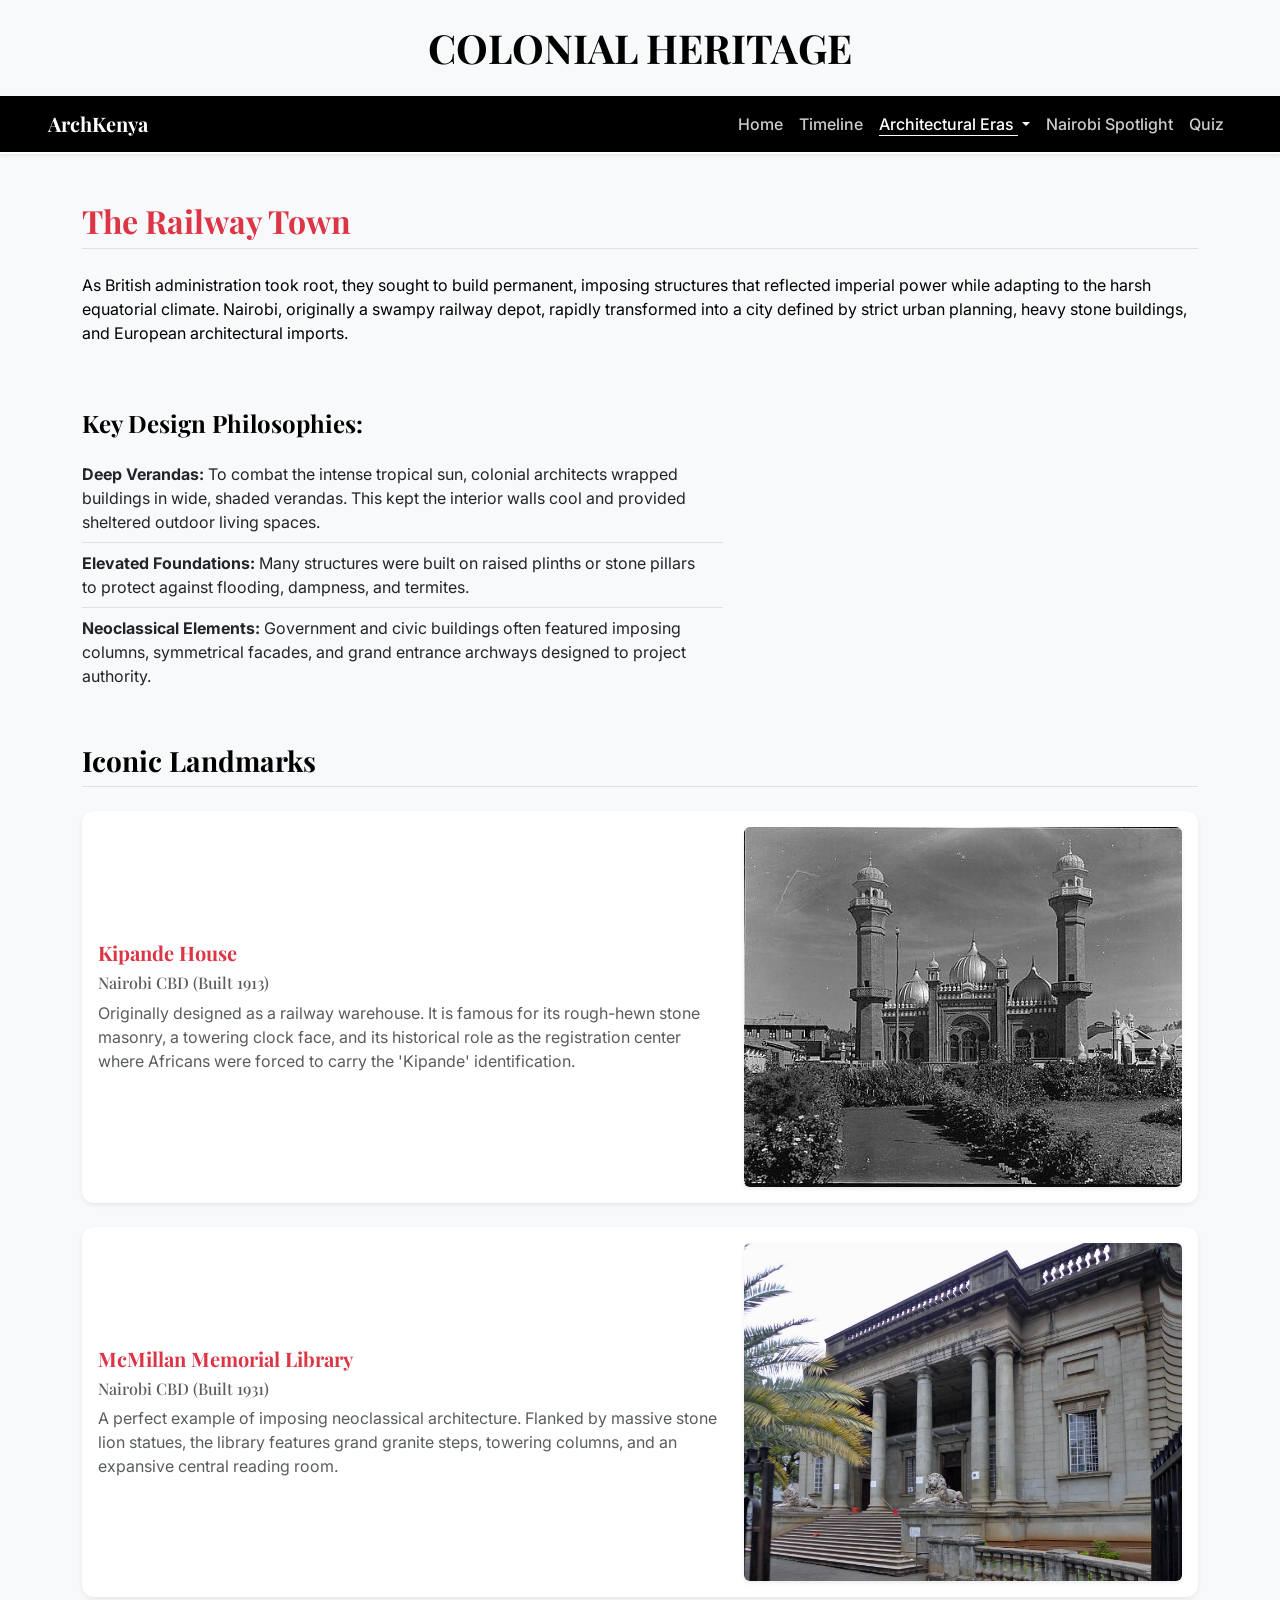
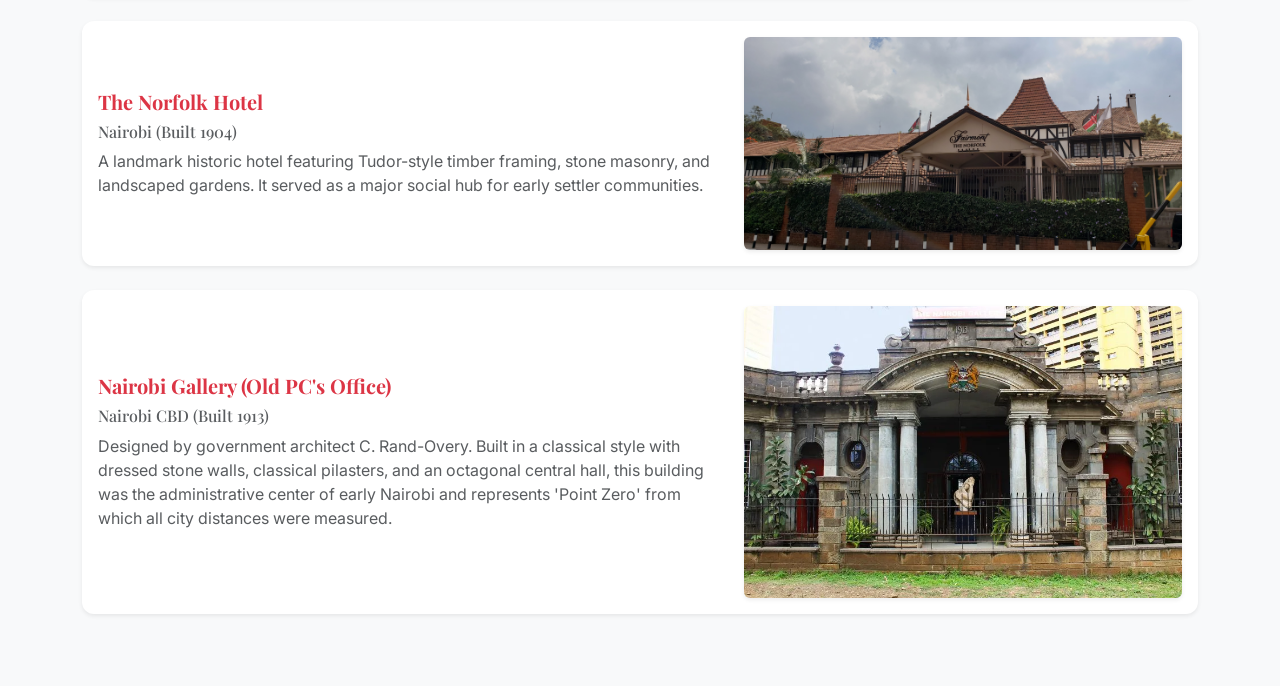
==== commit 4e6d9a31: "Organize project files and update content" ====
--- a/colonial.html
+++ b/colonial.html
@@ -40,9 +40,6 @@
                     </li>
                     <li class="nav-item">
                         <a class="nav-link" href="nairobi.html">Nairobi Spotlight</a>
-                    </li>
-                    <li class="nav-item">
-                        <a class="nav-link" href="document-landmark.html">Submit Landmark</a>
                     </li>
                     <li class="nav-item">
                         <a class="nav-link" href="quiz.html">Quiz</a>
--- a/style.css
+++ b/style.css
@@ -193,3 +193,61 @@
     visibility: visible;
     transform: translateY(0);
 }
+
+/* --- Dark Mode Utility Overrides --- */
+[data-theme="dark"] body.bg-light,
+[data-theme="dark"] body {
+    background-color: #121212 !important;
+    color: #e0e0e0 !important;
+}
+
+[data-theme="dark"] h1,
+[data-theme="dark"] h2,
+[data-theme="dark"] h3,
+[data-theme="dark"] h4,
+[data-theme="dark"] h5,
+[data-theme="dark"] h6,
+[data-theme="dark"] .card-title {
+    color: #ffffff !important;
+}
+
+[data-theme="dark"] .text-secondary,
+[data-theme="dark"] .text-muted,
+[data-theme="dark"] .card-text {
+    color: #b0b0b0 !important;
+}
+
+[data-theme="dark"] .card {
+    background-color: #1e1e1e !important;
+    border: 1px solid #2d2d2d !important;
+    box-shadow: 0 10px 30px rgba(0, 0, 0, 0.3) !important;
+}
+
+[data-theme="dark"] .card:hover {
+    border-color: #ffffff !important;
+    box-shadow: 0 15px 35px rgba(0, 0, 0, 0.4) !important;
+}
+
+[data-theme="dark"] .navbar {
+    border-bottom: 2px solid #2d2d2d !important;
+}
+
+[data-theme="dark"] #theme-toggle {
+    border-color: rgba(255, 255, 255, 0.5) !important;
+}
+
+[data-theme="dark"] .list-group-item.bg-transparent {
+    color: var(--text-color) !important;
+}
+
+[data-theme="dark"] .list-group-item:not(.bg-transparent) {
+    background-color: var(--card-bg) !important;
+    color: var(--text-color) !important;
+    border-color: var(--border-color) !important;
+}
+
+[data-theme="dark"] .bg-white:not(.badge) {
+    background-color: var(--card-bg) !important;
+    color: var(--text-color) !important;
+    border: 1px solid var(--border-color) !important;
+}
